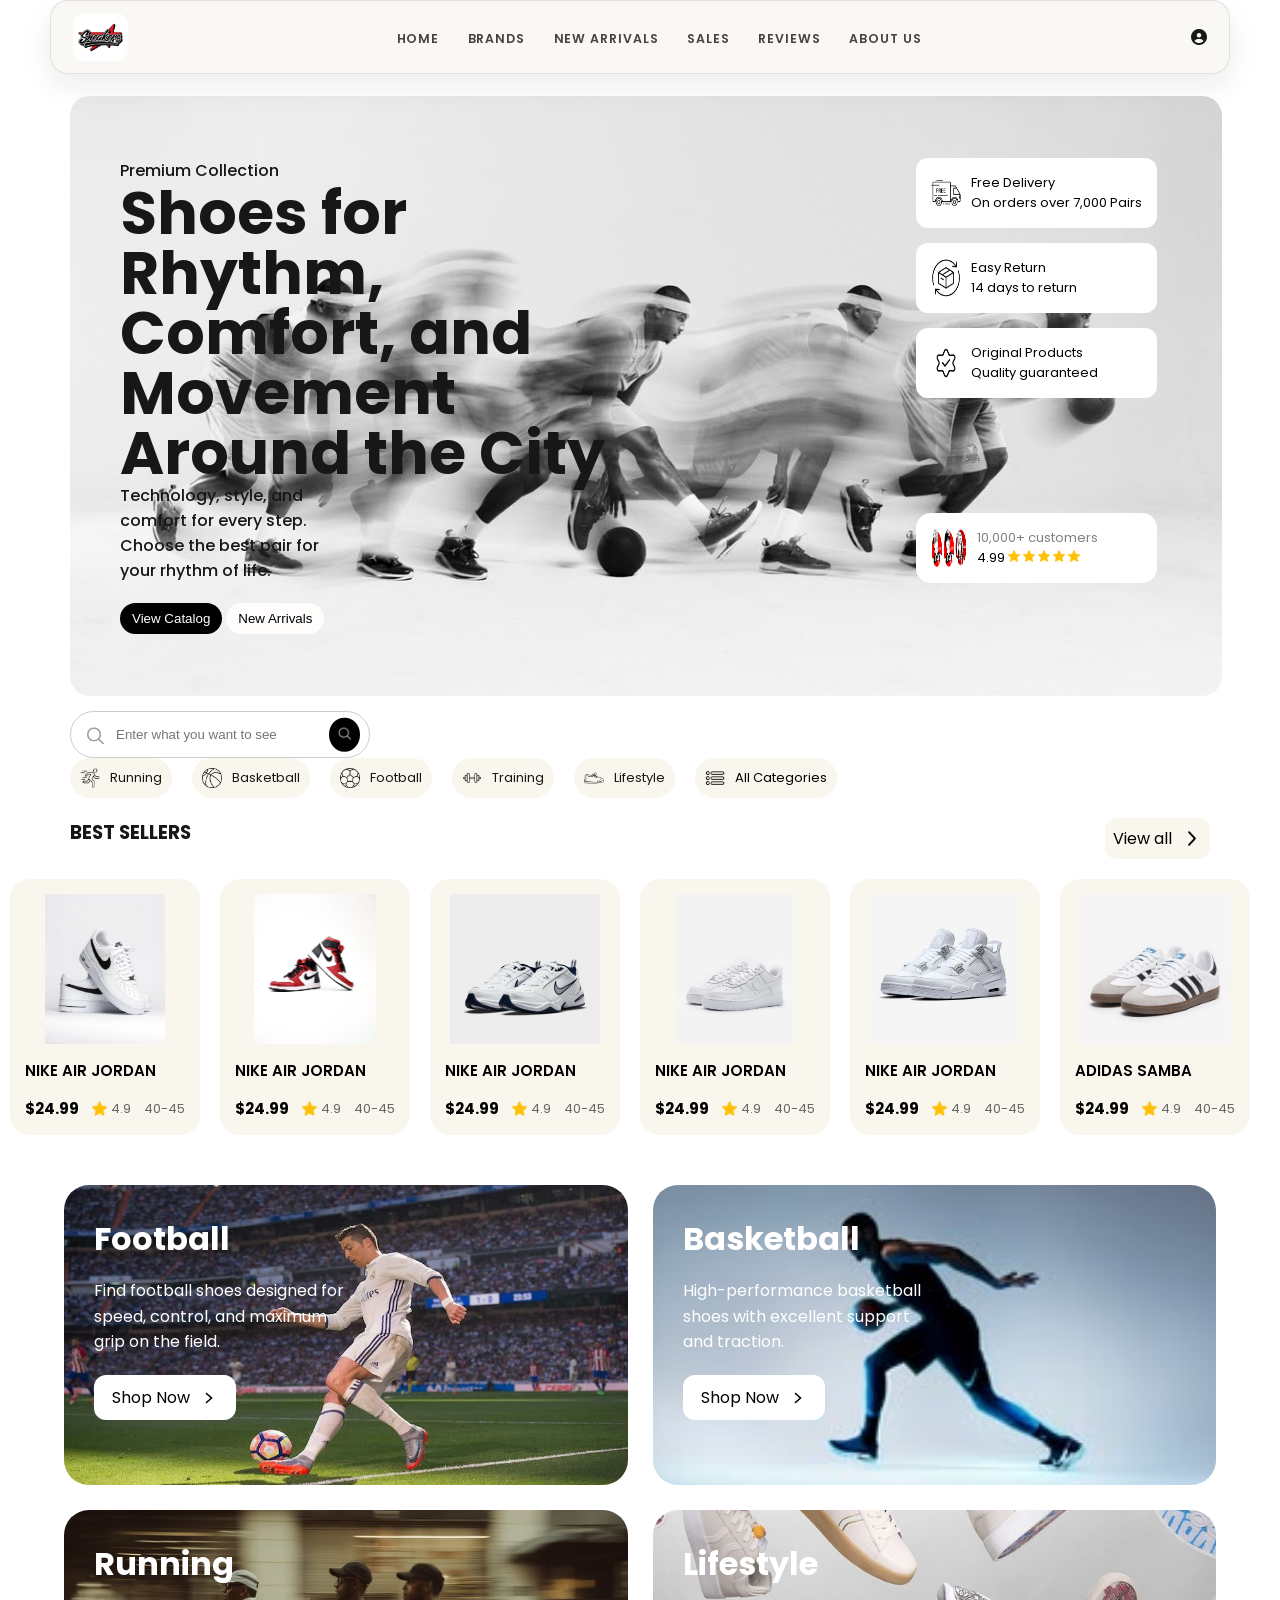
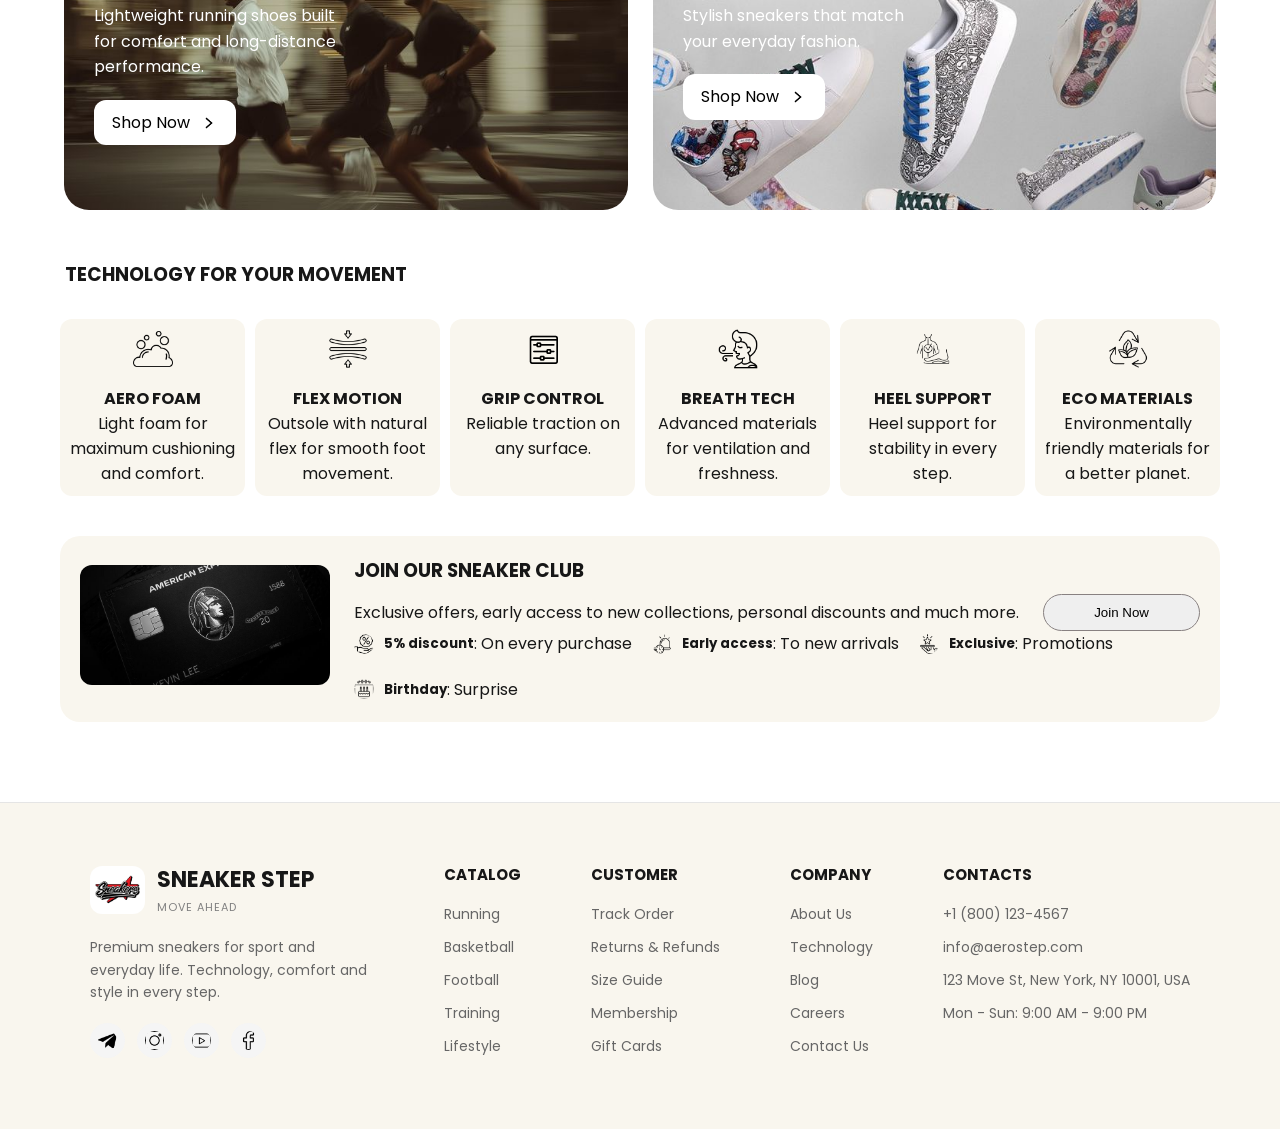
==== Page/index.html @ 3936f1b5 "Shoe-Ecommerce" ====
<!doctype html>
<html lang="en">
  <head>
    <meta charset="UTF-8" />
    <meta name="viewport" content="width=device-width, initial-scale=1.0" />
    <link
      href="https://fonts.googleapis.com/css2?family=Poppins:wght@400;600;700&display=swap"
      rel="stylesheet"
    />
    <link
      rel="stylesheet"
      href="https://cdnjs.cloudflare.com/ajax/libs/font-awesome/6.5.1/css/all.min.css"
    />
    <link rel="stylesheet" href="../Style/navbar.css" />
    <link rel="stylesheet" href="../Style/main.css" />
    <link rel="stylesheet" href="../Style/footer.css" />
    <link rel="icon" href="../Image/LogoPagee.jpg" type="image/png" />
    <title>Sneakers</title>
  </head>
  <body>
    <header class="navbar">
      <a href="Home.html" class="logo">
        <img src="../Image/LogoPagee.jpg" alt="LogoPage" />
      </a>
      <nav>
        <ul>
          <li><a href="#">Home</a></li>
          <li><a href="#">Brands</a></li>
          <li><a href="#">New Arrivals</a></li>
          <li><a href="Allproduct.html">Sales</a></li>
          <li><a href="#">Reviews</a></li>
          <li><a href="#">About Us</a></li>
        </ul>
      </nav>
      <i class="fa-solid fa-circle-user"></i>
    </header>
    <main>
      <section class="hero" id="home">
        <div class="hero-text">
          <div class="hero-left">
            <p>Premium Collection</p>
            <h1>Shoes for Rhythm, Comfort, and Movement Around the City</h1>
            <p>
              Technology, style, and comfort for every step. Choose the best
              pair for your rhythm of life.
            </p>
            <a href="/Page/Allproduct.html">
              <button class="hero-left-btn2">View Catalog</button></a
            >
            <button class="hero-left-btn3">New Arrivals</button>
          </div>
          <div class="hero-right">
            <div>
              <img src="/Image/free-shipping.png" alt="Free-shipping-icon" />
              Free Delivery <br />
              On orders over 7,000 Pairs
            </div>
            <div>
              <img src="/Image/delivery-status.png" alt="" />
              <p>Easy Return<br />14 days to return</p>
            </div>
            <div>
              <img src="/Image/original.png" alt="" />
              <p>Original Products<br />Quality guaranteed</p>
            </div>
            <nav class="under-hero-right">
              <img src="/Image/customer1.jpg" alt="" />
              <img src="/Image/customer2.jpg" alt="" />
              <img src="/Image/customer3.jpg" alt="" />
              <br />
              <nav>
                <p>10,000+ customers</p>
                <span>4.99</span>
                <img src="/Image/star.png" alt="" />
                <img src="/Image/star.png" alt="" />
                <img src="/Image/star.png" alt="" />
                <img src="/Image/star.png" alt="" />
                <img src="/Image/star.png" alt="" />
              </nav>
            </nav>
          </div>
        </div>
      </section>

      <section class="sec-hero">
        <div class="search-bar">
          <img
            class="search-icon"
            src="../Image/search.png"
            alt="Search Icon"
          />
          <input type="text" placeholder="Enter what you want to see" />
          <button class="search-btn">
            <img src="../Image/search.png" alt="Search" />
          </button>
        </div>
        <div class="sec-hero-left">
          <div>
            <img src="/Image/running-man.png" alt="" />
            <p>Running</p>
          </div>
          <div>
            <img src="/Image/basket-ball.png" alt="" />
            <p>Basketball</p>
          </div>
          <div>
            <img src="/Image/football.png" alt="" />
            <p>Football</p>
          </div>
          <div>
            <img src="/Image/dumbbell.png" alt="" />
            <p>Training</p>
          </div>
          <div>
            <img src="/Image/health.png" alt="" />
            <p>Lifestyle</p>
          </div>
          <a href="Allproduct.html">
            <div class="category-item">
              <img src="/Image/options-lines.png" alt="All Categories" />
              <p>All Categories</p>
            </div></a
          >
        </div>
      </section>

      <section class="thrid-hero">
        <div class="third-top">
          <h3>BEST SELLERS</h3>
          <a href="Allproduct.html"
            ><div>
              <p>View all</p>
              <img src="/Image/next.png" alt="" /></div
          ></a>
        </div>

        <div class="flex-product" id="js-home-bestSeller">
          <a href="Infor-Each-product.html" data-product-id="1">
            <div class="third-product">
              <img src="/Image/Shoe/Nike-air-black.jpg" alt="Nike Air Jordan" />
              <h6>NIKE AIR JORDAN</h6>
              <div class="third-price">
                <p>$24.99</p>
                <div class="rating">
                  <img src="/Image/star.png" alt="Star" />
                  <span>4.9</span>
                </div>
                <span class="size">40-45</span>
              </div>
            </div>
          </a>

          <a href="Infor-Each-product.html" data-product-id="2">
            <div class="third-product">
              <img src="/Image/Shoe/air1.jpg" alt="Nike Air Jordan" />
              <h6>NIKE AIR JORDAN</h6>
              <div class="third-price">
                <p>$24.99</p>

                <div class="rating">
                  <img src="/Image/star.png" alt="Star" />
                  <span>4.9</span>
                </div>

                <span class="size">40-45</span>
              </div>
            </div>
          </a>

          <a href="Infor-Each-product.html" data-product-id="3">
            <div class="third-product">
              <img src="/Image/Shoe/air2.jpg" alt="Nike Air Jordan" />
              <h6>NIKE AIR JORDAN</h6>

              <div class="third-price">
                <p>$24.99</p>

                <div class="rating">
                  <img src="/Image/star.png" alt="Star" />
                  <span>4.9</span>
                </div>

                <span class="size">40-45</span>
              </div>
            </div>
          </a>

          <a href="Infor-Each-product.html" data-product-id="4">
            <div class="third-product">
              <img src="/Image/Shoe/aireforce1.jpg" alt="Nike Air Jordan" />
              <h6>NIKE AIR JORDAN</h6>

              <div class="third-price">
                <p>$24.99</p>

                <div class="rating">
                  <img src="/Image/star.png" alt="Star" />
                  <span>4.9</span>
                </div>

                <span class="size">40-45</span>
              </div>
            </div>
          </a>

          <a href="Infor-Each-product.html" data-product-id="5">
            <div class="third-product">
              <img src="/Image/Shoe/jorden4.jpg" alt="Nike Air Jordan" />
              <h6>NIKE AIR JORDAN</h6>

              <div class="third-price">
                <p>$24.99</p>

                <div class="rating">
                  <img src="/Image/star.png" alt="Star" />
                  <span>4.9</span>
                </div>

                <span class="size">40-45</span>
              </div>
            </div></a
          >

          <a href="Infor-Each-product.html" data-product-id="6">
            <div class="third-product">
              <img src="/Image/Shoe/samba.jpg" alt="Adidas Samba" />
              <h6>ADIDAS SAMBA</h6>

              <div class="third-price">
                <p>$24.99</p>

                <div class="rating">
                  <img src="/Image/star.png" alt="Star" />
                  <span>4.9</span>
                </div>

                <span class="size">40-45</span>
              </div>
            </div></a
          >
        </div>
      </section>

      <section class="grid">
        <div class="fouth-hero">
          <img src="/Image/football.jpg" alt="Football" />

          <div class="fouth-text">
            <h2>Football</h2>

            <p>
              Find football shoes designed for speed, control, and maximum grip
              on the field.
            </p>
            <a href="Allproduct.html">
              <div class="shop-btn">
                <p>Shop Now</p>
                <img src="/Image/next.png" alt="" /></div
            ></a>
          </div>
        </div>

        <div class="fouth-hero">
          <img src="/Image/basketball.jpg" alt="Basketball" />

          <div class="fouth-text">
            <h2>Basketball</h2>

            <p>
              High-performance basketball shoes with excellent support and
              traction.
            </p>
            <a href="Allproduct.html">
              <div class="shop-btn">
                <p>Shop Now</p>
                <img src="/Image/next.png" alt="" /></div
            ></a>
          </div>
        </div>

        <div class="fouth-hero">
          <img src="/Image/running.jpg" alt="Running" />

          <div class="fouth-text">
            <h2>Running</h2>

            <p>
              Lightweight running shoes built for comfort and long-distance
              performance.
            </p>
            <a href="Allproduct.html">
              <div class="shop-btn">
                <p>Shop Now</p>
                <img src="/Image/next.png" alt="" /></div
            ></a>
          </div>
        </div>

        <div class="fouth-hero">
          <img src="/Image/lifestyle.jpg" alt="Lifestyle" />

          <div class="fouth-text">
            <h2>Lifestyle</h2>

            <p>Stylish sneakers that match your everyday fashion.</p>
            <a href="Allproduct.html">
              <div class="shop-btn">
                <p>Shop Now</p>
                <img src="/Image/next.png" alt="" /></div
            ></a>
          </div>
        </div>
      </section>

      <section class="fith-hero">
        <h3>TECHNOLOGY FOR YOUR MOVEMENT</h3>
        <div class="fith-text">
          <div>
            <img src="/Image/foam.png" alt="" />
            <h4>AERO FOAM</h4>
            <p>Light foam for maximum cushioning and comfort.</p>
          </div>
          <div>
            <img src="/Image/flexibility.png" alt="" />
            <h4>FLEX MOTION</h4>
            <p>Outsole with natural flex for smooth foot movement.</p>
          </div>
          <div>
            <img src="/Image/web.png" alt="" />
            <h4>GRIP CONTROL</h4>
            <p>Reliable traction on any surface.</p>
          </div>
          <div>
            <img src="/Image/bad-breath.png" alt="" />
            <h4>BREATH TECH</h4>
            <p>Advanced materials for ventilation and freshness.</p>
          </div>
          <div>
            <img src="/Image/orthopedics.png" alt="" />
            <h4>HEEL SUPPORT</h4>
            <p>Heel support for stability in every step.</p>
          </div>
          <div>
            <img src="/Image/eco.png" alt="" />
            <h4>ECO MATERIALS</h4>
            <p>Environmentally friendly materials for a better planet.</p>
          </div>
        </div>
      </section>

      <section>
        <div class="sixth-text">
          <div><img src="/Image/blackcard.jpg" alt="" /></div>
          <div>
            <h3>JOIN OUR SNEAKER CLUB</h3>
            <div class="sixth-text1">
              <p>
                Exclusive offers, early access to new collections, personal
                discounts and much more.
              </p>
              <button>Join Now</button>
            </div>
            <div class="flex-4">
              <div>
                <img src="/Image/offer.png" alt="" />
                <h5>5% discount</h5>
                <p>: On every purchase</p>
              </div>
              <div>
                <img src="/Image/notification.png" alt="" />
                <h5>Early access</h5>
                <span>: To new arrivals</span>
              </div>
              <div>
                <img src="/Image/exclusive.png" alt="" />
                <h5>Exclusive</h5>
                <p>: Promotions</p>
              </div>
              <div>
                <img src="/Image/birthday.png" alt="" />
                <h5>Birthday</h5>
                <p>: Surprise</p>
              </div>
            </div>
          </div>
        </div>
      </section>
    </main>
    <footer class="footer">
      <div class="footer-container">
        <div class="footer-logo">
          <div class="logo">
            <img src="/Image/LogoPagee.jpg" alt="Logo" />
            <div>
              <h3>SNEAKER STEP</h3>
              <p>MOVE AHEAD</p>
            </div>
          </div>

          <p class="footer-description">
            Premium sneakers for sport and everyday life. Technology, comfort
            and style in every step.
          </p>

          <div class="social-icons">
            <img src="/Image/telegram.png" alt="" />
            <img src="/Image/instagram.png" alt="" />
            <img src="/Image/youtube.png" alt="" />
            <img src="/Image/facebook.png" alt="" />
          </div>
        </div>

        <div class="footer-links">
          <div>
            <h4>CATALOG</h4>

            <a href="#">Running</a>
            <a href="#">Basketball</a>
            <a href="#">Football</a>
            <a href="#">Training</a>
            <a href="#">Lifestyle</a>
          </div>

          <div>
            <h4>CUSTOMER</h4>

            <a href="#">Track Order</a>
            <a href="#">Returns & Refunds</a>
            <a href="#">Size Guide</a>
            <a href="#">Membership</a>
            <a href="#">Gift Cards</a>
          </div>

          <div>
            <h4>COMPANY</h4>

            <a href="#">About Us</a>
            <a href="#">Technology</a>
            <a href="#">Blog</a>
            <a href="#">Careers</a>
            <a href="#">Contact Us</a>
          </div>

          <div>
            <h4>CONTACTS</h4>

            <p>+1 (800) 123-4567</p>
            <p>info@aerostep.com</p>
            <p>123 Move St, New York, NY 10001, USA</p>
            <p>Mon - Sun: 9:00 AM - 9:00 PM</p>
          </div>
        </div>
      </div>
    </footer>
    <script>
      document.querySelectorAll("#js-home-bestSeller a").forEach((product) => {
        product.addEventListener("click", () => {
          localStorage.setItem("productID", product.dataset.productId);
        });
      });
    </script>
  </body>
</html>
---- Style/navbar.css ----
* {
  margin: 0;
  padding: 0;
  box-sizing: border-box;
}

body {
  padding-top: 96px;
  font-family: "Poppins", sans-serif;
  color: #171717;
}

.navbar {
  position: fixed;
  top: 0;
  left: 50%;
  width: min(1180px, calc(100% - 40px));
  display: flex;
  justify-content: space-between;
  align-items: center;
  transform: translateX(-50%);
  padding: 12px 22px;
  background: rgba(250, 248, 244, 0.92);
  border: 1px solid rgba(23, 23, 23, 0.1);
  box-shadow: 0 12px 30px rgba(23, 23, 23, 0.08);
  backdrop-filter: blur(16px);
  z-index: 1000;
  border-radius: 18px;
}

.logo {
  display: flex;
  align-items: center;
  cursor: pointer;
}

.logo img {
  display: block;
  width: 48px;
  height: 48px;
  object-fit: cover;
  border-radius: 12px;
}

.navbar nav ul {
  display: flex;
  list-style: none;
  align-items: center;
  gap: 28px;
}

.navbar nav a {
  position: relative;
  text-decoration: none;
  color: #46433e;
  font-size: 0.78rem;
  font-weight: 600;
  letter-spacing: 0.08em;
  text-transform: uppercase;
  transition: color 0.3s;
}

.navbar nav a:hover {
  color: #d85d32;
}

.navbar nav a::after {
  content: "";
  position: absolute;
  left: 0;
  bottom: -8px;
  width: 0;
  height: 2px;
  background: #d85d32;
  transition: width 0.3s ease;
}

.navbar nav a:hover::after {
  width: 100%;
}

.navbar > div {
  display: flex;
  align-items: center;
  gap: 8px;
}

.navbar > div i {
  display: grid;
  width: 38px;
  height: 38px;
  place-items: center;
  color: #171717;
  border-radius: 50%;
  cursor: pointer;
  font-size: 16px;
  transition:
    background 0.2s ease,
    color 0.2s ease,
    transform 0.2s ease;
}

.navbar > div i:hover {
  color: #fff;
  background: #171717;
  transform: translateY(-2px);
}

.navbar > div a {
  display: block;
}

@media (max-width: 760px) {
  body {
    padding-top: 82px;
  }

  .navbar {
    width: calc(100% - 24px);
    padding: 10px 14px;
    border-radius: 14px;
  }

  .logo img {
    width: 40px;
    height: 40px;
  }

  .navbar nav ul {
    gap: 12px;
  }

  .navbar nav a {
    font-size: 0.62rem;
    letter-spacing: 0.03em;
  }

  .navbar > div {
    gap: 0;
  }

  .navbar > div i {
    width: 30px;
    height: 30px;
    font-size: 13px;
  }
}

@media (max-width: 520px) {
  .navbar nav {
    display: none;
  }

  .navbar {
    justify-content: space-between;
  }
}
---- Style/main.css ----
.hero {
  background-image: url("../Image/homepagePoster.jpg");
  background-size: cover;
  background-position: center;
  min-height: 600px;
  border-radius: 20px;
  width: 90%;
  margin-left: 70px;
  align-items: center;
  justify-content: center;
  position: relative;
}

.hero-text {
  position: absolute;
  top: 50%;
  left: 50px;
  transform: translateY(-50%);
  display: flex;
  justify-content: space-between;
  width: 90%;
}
.hero-left {
  max-width: 500px;
}

.hero-left h1 {
  font-size: 60px;
  line-height: 1;
}
.hero-left-btn2 {
  margin-top: 20px;
  border: 0px;
  border-radius: 20px;
  padding: 8px 12px;
  color: white;
  background-color: black;
  cursor: pointer;
  transition: all 0.5s ease;
}

.hero-left-btn3 {
  margin-top: 20px;
  border: 0px;
  border-radius: 20px;
  padding: 8px 12px;
  color: rgb(0, 0, 0);
  background-color: rgb(255, 252, 252);
  cursor: pointer;
  transition: all 0.5s ease;
}

.hero-left-btn2:hover {
  background-color: white;
  color: black;
}
.hero-left-btn3:hover {
  background-color: rgb(0, 0, 0);
  color: rgb(255, 254, 254);
}
.hero-left p {
  width: 200px;
  font-size: 16px;
  font-weight: 500;
}
.hero-right {
  display: flex;
  flex-direction: column;
  gap: 15px;
}
.hero-right div {
  background-color: rgb(255, 255, 255);
  color: rgb(0, 0, 0);
  padding: 15px;
  text-align: left;
  border-radius: 12px;
  display: flex;
  gap: 10px;
  font-size: 13px;
  cursor: pointer;
  transition: all 0.3s ease;
}
.hero-right div:hover {
  transform: translateX(-5px);
  box-shadow: 0 12px 25px rgba(0, 0, 0, 0.15);
}
.hero-right img {
  width: 30px;
}
.under-hero-right {
  margin-top: 100px;
  display: flex;
  background-color: white;
  padding: 15px;
  border-radius: 15px;
  color: gray;
  cursor: pointer;
  transition: all 0.3s ease;
}
.under-hero-right nav {
  font-size: 13px;
  margin-left: 10px;
}
.under-hero-right span {
  margin-top: 5px;
  color: black;
}
.under-hero-right img {
  width: 12px;
}
.under-hero-right:hover {
  transform: translateX(-5px);
  box-shadow: 0 12px 25px rgba(0, 0, 0, 0.15);
}

/*Sec  hero*/
.sec-hero {
  display: flex;
  justify-content: space-between;
  margin: 15px 70px;
  flex-wrap: wrap;
}
.search-bar {
  display: flex;
  position: relative;
  width: 500px;
}

.search-bar input {
  width: 300px;
  padding: 15px 60px 15px 45px;
  border-radius: 30px;
  border: 1px solid #ccc;
  outline: none;
}

.search-icon {
  position: absolute;
  left: 15px;
  top: 50%;
  transform: translateY(-50%);
  width: 20px;
}

.search-btn {
  position: absolute;
  right: 210px;
  top: 50%;
  transform: translateY(-50%);
  border: none;
  background: transparent;
  cursor: pointer;
  background-color: black;
  padding: 8px;
  border-radius: 50%;
  text-align: center;
}

.search-btn img {
  width: 15px;
}
.sec-hero-left {
  display: flex;
  cursor: pointer;
  gap: 20px;
  transition: all 0.3s ease;
}
.sec-hero-left a {
  text-decoration: none;
  color: black;
}
.sec-hero-left div {
  display: flex;
  align-items: center;
  background-color: #f9f6ee;
  padding: 10px;
  border-radius: 20px;
}
.sec-hero-left p {
  font-size: 13px;
  margin-left: 10px;
}
.sec-hero-left img {
  width: 20px;
}
.sec-hero-left div:hover {
  transform: translateY(-1px);
  box-shadow: 0 12px 25px rgba(0, 0, 0, 0.15);
}

/*thrid top*/
.third-top {
  display: flex;
  justify-content: space-between;
  margin: 20px 70px;
  text-align: center;
}
.third-top img {
  width: 20px;
}
.third-top div {
  display: flex;
  cursor: pointer;
  gap: 10px;
  background-color: #f9f6ee;
  padding: 8px;
  border-radius: 12px;
  transition: all 0.3s ease;
}
.third-top div:hover {
  transform: translateY(-1px);
  box-shadow: 0 12px 25px rgba(0, 0, 0, 0.15);
}
.flex-product {
  display: flex;
  flex-wrap: wrap;
  gap: 20px;
  margin-right: 20px;
  justify-content: center;
  margin-bottom: 50px;
}

.flex-product a {
  text-decoration: none;
  color: black;
}

.third-product {
  width: 190px;
  background: #f9f6ee;
  border-radius: 20px;
  padding: 15px;
  cursor: pointer;
  transition: all 0.3s ease;
}

.third-product:hover {
  transform: translateY(-8px);
  box-shadow: 0 12px 25px rgba(0, 0, 0, 0.15);
}

.third-product img {
  width: 100%;
  height: 150px;
  object-fit: contain;
  display: block;
}

.third-product h6 {
  font-size: 15px;
  font-weight: 600;
  margin: 15px 0;
}

.third-price {
  display: flex;
  justify-content: space-between;
  align-items: center;
}
.third-top a {
  text-decoration: none;
  color: black;
}
.third-price p {
  font-size: 15px;
  font-weight: 700;
  margin: 0;
}

.rating {
  display: flex;
  align-items: center;
  gap: 4px;
}

.rating img {
  width: 15px;
  height: 15px;
}

.rating span,
.size {
  font-size: 13px;
  color: #666;
}
.grid {
  display: grid;
  grid-template-columns: repeat(2, 1fr);
  gap: 25px;
  width: 90%;
  margin: 50px auto;
}

.fouth-hero {
  position: relative;
  overflow: hidden;
  border-radius: 25px;
  cursor: pointer;
}

.fouth-hero img {
  width: 100%;
  height: 300px;
  object-fit: cover;
  display: block;
  transition: 0.4s;
}

.fouth-hero:hover img {
  transform: scale(1.05);
}

.fouth-text {
  position: absolute;
  top: 30px;
  left: 30px;
  width: 250px;
  color: white;
}

.fouth-text h2 {
  font-size: 32px;
  margin-bottom: 15px;
}

.fouth-text p {
  line-height: 1.6;
  margin-bottom: 20px;
}

.shop-btn {
  display: inline-flex;
  align-items: center;
  gap: 10px;
  background: white;
  color: black;
  padding: 10px 18px;
  border-radius: 12px;
  transition: 0.3s;
}

.shop-btn:hover {
  background: #d8c89f;
}

.shop-btn img {
  width: 18px;
  height: 18px;
}

.shop-btn p {
  margin: 0;
  color: black;
}

.fith-hero h3 {
  margin-left: 65px;
  margin-bottom: 30px;
}
.fith-text {
  display: grid;
  grid-template-columns: repeat(6, 1fr);
  gap: 10px;
  margin-left: 60px;
  margin-right: 60px;
  text-align: center;
}
.fith-text div {
  background-color: #f9f6ee;
  padding: 10px;
  border-radius: 12px;
  transition: all 0.3s ease;
}
.fith-text div:hover {
  transform: translateY(-5px);
  box-shadow: 0 12px 25px rgba(0, 0, 0, 0.15);
}
.fith-text img {
  width: 40px;
  margin-bottom: 10px;
}

.sixth-text {
  display: flex;
  align-items: center;
  flex-wrap: wrap;
  gap: 24px;
  margin: 40px 60px 0;
  background-color: #f9f6ee;
  border-radius: 20px;
  padding: 20px;
  line-height: 1.6;
}

.sixth-text > div:first-child {
  flex: 0 0 250px;
}

.sixth-text > div:last-child {
  flex: 1 1 320px;
  min-width: 280px;
}

.sixth-text img {
  width: 250px;
  height: 120px;
  margin-right: 0;
  object-fit: cover;
  border-radius: 12px;
}

.sixth-text1 {
  display: flex;
  flex-wrap: wrap;
  align-items: center;
  justify-content: space-between;
  gap: 16px;
  margin-top: 8px;
}

.sixth-text1 p {
  margin: 0;
  flex: 1 1 240px;
}

.aa {
  display: flex;
}

.sixth-text1 button {
  margin-left: 0;
  border: 0px;
  border: 1px solid #888181;
  padding: 10px 50px;
  border-radius: 20px;
  cursor: pointer;
  transition: all 0.3s ease;
}

.sixth-text1 button:hover {
  color: rgb(255, 255, 255);
  background-color: black;
}
.flex-4 {
  display: flex;
  gap: 20px;
  flex-wrap: wrap;
}
.flex-4 div {
  display: flex;
  align-items: center;
}
.flex-4 img {
  margin-right: 10px;
  width: 20px;
  height: 20px;
}
---- Style/footer.css ----
.footer {
  margin-top: 80px;
  padding: 60px 90px;
  background: #fff;
  border-top: 1px solid #e5e5e5;
  background-color: #f9f6ee;
}

.footer-container {
  display: flex;
  justify-content: space-between;
  align-items: flex-start;
  gap: 70px;
  flex-wrap: wrap;
}

.footer-logo {
  width: 280px;
}

.logo {
  display: flex;
  align-items: center;
  gap: 12px;
}

.logo img {
  width: 55px;
}

.logo h3 {
  font-size: 22px;
  margin-bottom: 3px;
}

.logo p {
  font-size: 11px;
  color: gray;
  letter-spacing: 1px;
}

.footer-description {
  margin: 20px 0;
  color: #666;
  line-height: 1.6;
  font-size: 14px;
}

.social-icons {
  display: flex;
  gap: 12px;
}

.social-icons img {
  width: 35px;
  height: 35px;
  padding: 8px;
  background: #f5f5f5;
  border-radius: 50%;
  cursor: pointer;
  transition: 0.3s;
}

.social-icons img:hover {
  background: #d6c8a2;
  transform: translateY(-3px);
}

.footer-links {
  display: flex;
  gap: 70px;
}

.footer-links h4 {
  margin-bottom: 18px;
  font-size: 15px;
}

.footer-links a,
.footer-links p {
  display: block;
  margin-bottom: 12px;
  color: #666;
  text-decoration: none;
  font-size: 14px;
  transition: 0.3s;
}

.footer-links a:hover {
  color: #000;
  padding-left: 5px;
}
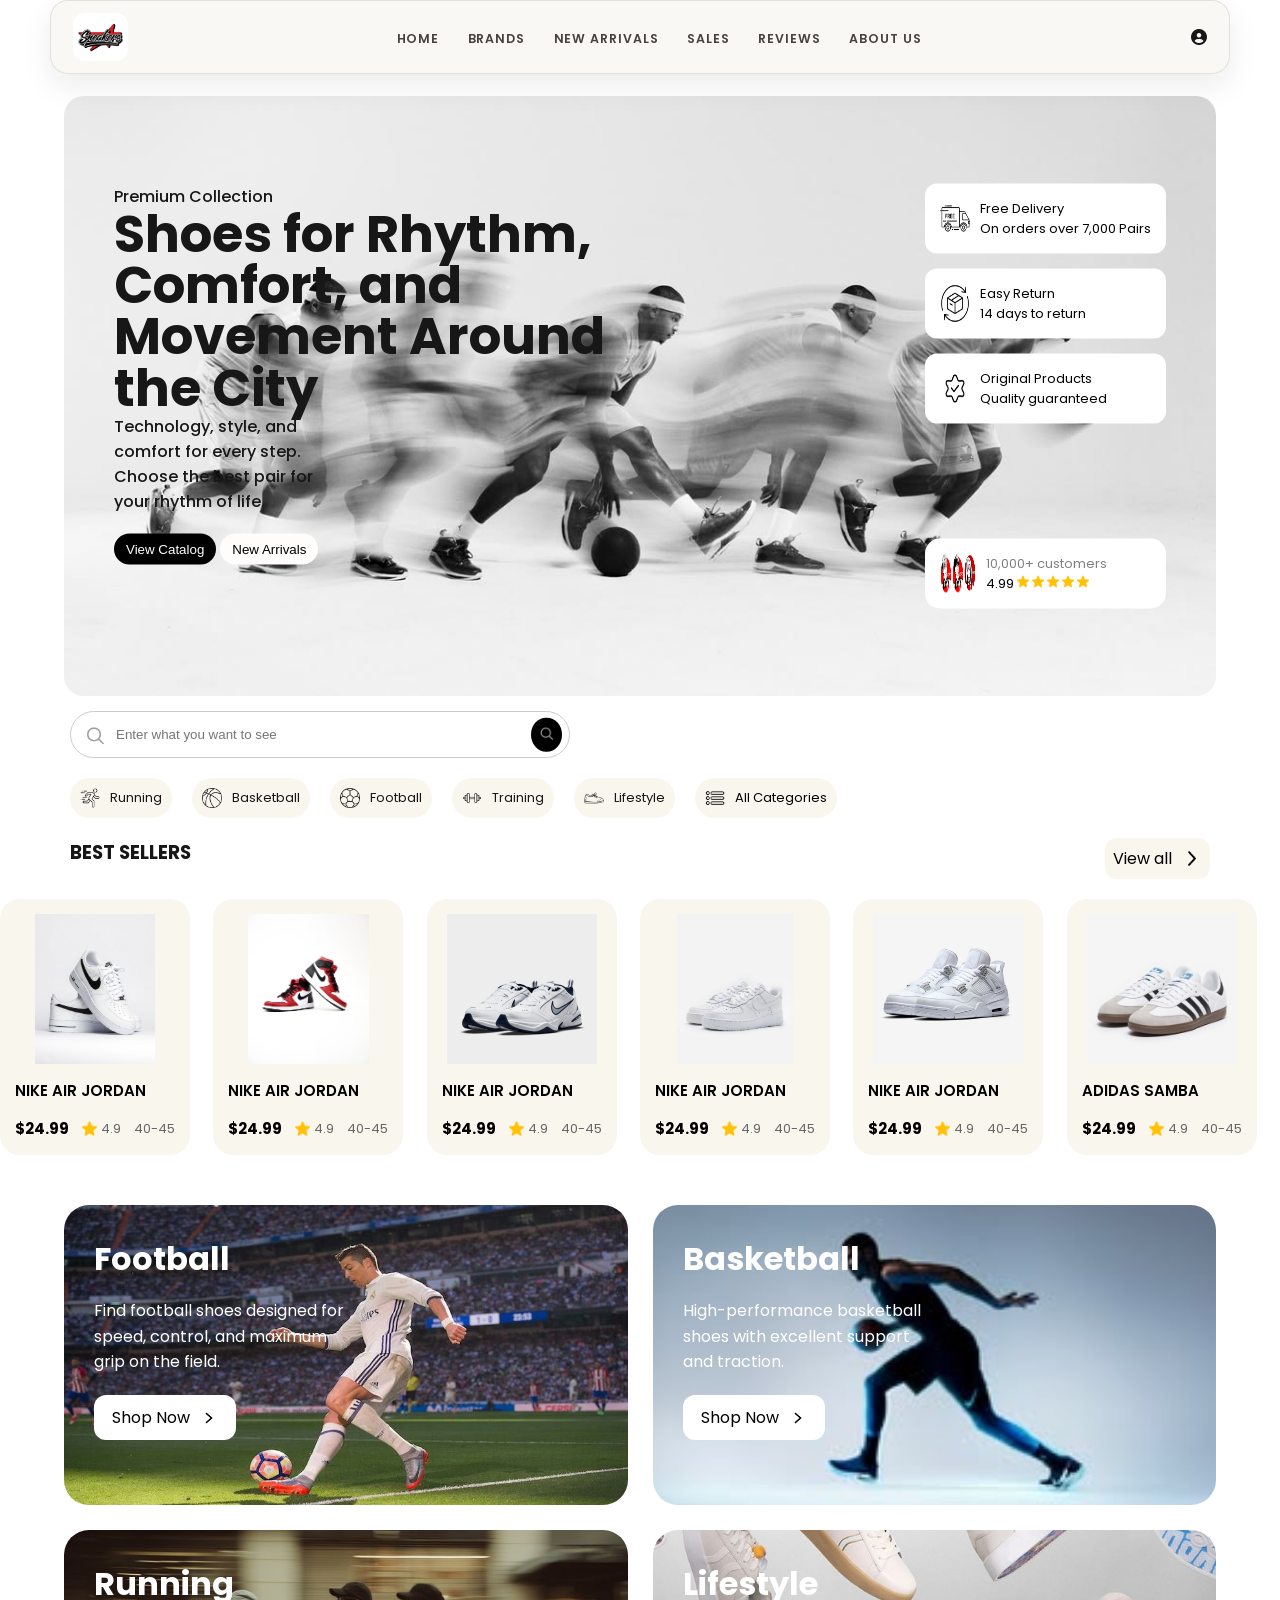
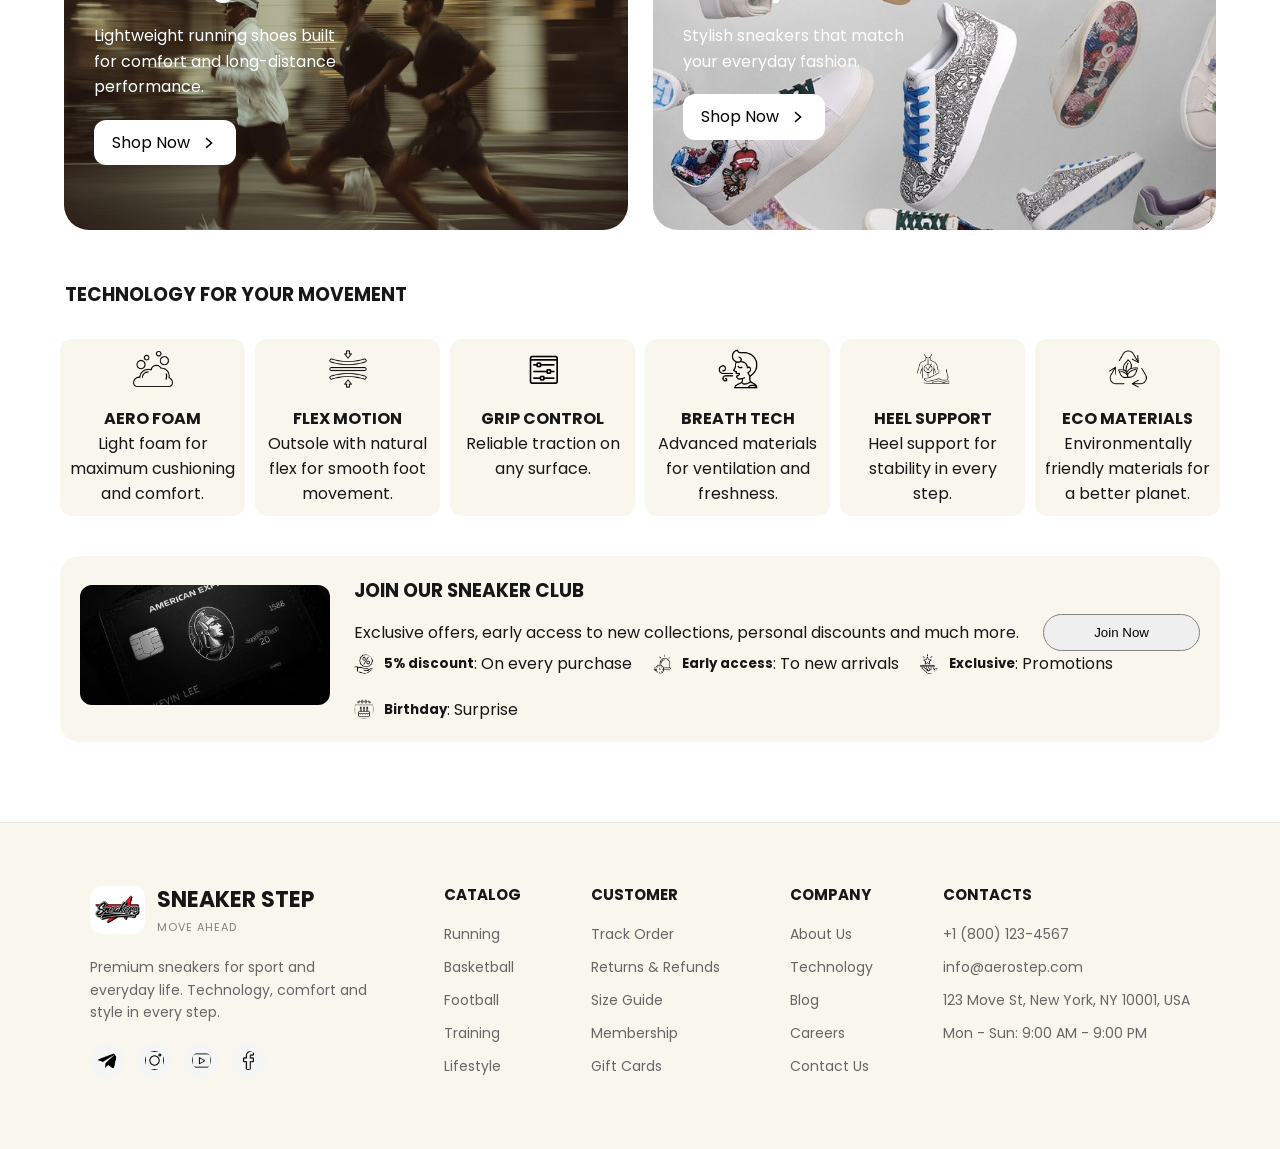
==== commit 3dbe5f47: "fix image and icon" ====
--- a/Page/index.html
+++ b/Page/index.html
@@ -19,7 +19,7 @@
   </head>
   <body>
     <header class="navbar">
-      <a href="Home.html" class="logo">
+      <a href="index.html" class="logo">
         <img src="../Image/LogoPagee.jpg" alt="LogoPage" />
       </a>
       <nav>
@@ -44,38 +44,38 @@
               Technology, style, and comfort for every step. Choose the best
               pair for your rhythm of life.
             </p>
-            <a href="/Page/Allproduct.html">
+            <a href="Allproduct.html">
               <button class="hero-left-btn2">View Catalog</button></a
             >
             <button class="hero-left-btn3">New Arrivals</button>
           </div>
           <div class="hero-right">
             <div>
-              <img src="/Image/free-shipping.png" alt="Free-shipping-icon" />
+              <img src="../Image/free-shipping.png" alt="Free-shipping-icon" />
               Free Delivery <br />
               On orders over 7,000 Pairs
             </div>
             <div>
-              <img src="/Image/delivery-status.png" alt="" />
+              <img src="../Image/delivery-status.png" alt="" />
               <p>Easy Return<br />14 days to return</p>
             </div>
             <div>
-              <img src="/Image/original.png" alt="" />
+              <img src="../Image/original.png" alt="" />
               <p>Original Products<br />Quality guaranteed</p>
             </div>
             <nav class="under-hero-right">
-              <img src="/Image/customer1.jpg" alt="" />
-              <img src="/Image/customer2.jpg" alt="" />
-              <img src="/Image/customer3.jpg" alt="" />
+              <img src="../Image/customer1.jpg" alt="" />
+              <img src="../Image/customer2.jpg" alt="" />
+              <img src="../Image/customer3.jpg" alt="" />
               <br />
               <nav>
                 <p>10,000+ customers</p>
                 <span>4.99</span>
-                <img src="/Image/star.png" alt="" />
-                <img src="/Image/star.png" alt="" />
-                <img src="/Image/star.png" alt="" />
-                <img src="/Image/star.png" alt="" />
-                <img src="/Image/star.png" alt="" />
+                <img src="../Image/star.png" alt="" />
+                <img src="../Image/star.png" alt="" />
+                <img src="../Image/star.png" alt="" />
+                <img src="../Image/star.png" alt="" />
+                <img src="../Image/star.png" alt="" />
               </nav>
             </nav>
           </div>
@@ -96,28 +96,28 @@
         </div>
         <div class="sec-hero-left">
           <div>
-            <img src="/Image/running-man.png" alt="" />
+            <img src="../Image/running-man.png" alt="" />
             <p>Running</p>
           </div>
           <div>
-            <img src="/Image/basket-ball.png" alt="" />
+            <img src="../Image/basket-ball.png" alt="" />
             <p>Basketball</p>
           </div>
           <div>
-            <img src="/Image/football.png" alt="" />
+            <img src="../Image/football.png" alt="" />
             <p>Football</p>
           </div>
           <div>
-            <img src="/Image/dumbbell.png" alt="" />
+            <img src="../Image/dumbbell.png" alt="" />
             <p>Training</p>
           </div>
           <div>
-            <img src="/Image/health.png" alt="" />
+            <img src="../Image/health.png" alt="" />
             <p>Lifestyle</p>
           </div>
           <a href="Allproduct.html">
             <div class="category-item">
-              <img src="/Image/options-lines.png" alt="All Categories" />
+              <img src="../Image/options-lines.png" alt="All Categories" />
               <p>All Categories</p>
             </div></a
           >
@@ -130,14 +130,17 @@
           <a href="Allproduct.html"
             ><div>
               <p>View all</p>
-              <img src="/Image/next.png" alt="" /></div
+              <img src="../Image/next.png" alt="" /></div
           ></a>
         </div>
 
         <div class="flex-product" id="js-home-bestSeller">
           <a href="Infor-Each-product.html" data-product-id="1">
             <div class="third-product">
-              <img src="/Image/Shoe/Nike-air-black.jpg" alt="Nike Air Jordan" />
+              <img
+                src="../Image/Shoe/Nike-air-black.jpg"
+                alt="Nike Air Jordan"
+              />
               <h6>NIKE AIR JORDAN</h6>
               <div class="third-price">
                 <p>$24.99</p>
@@ -152,13 +155,13 @@
 
           <a href="Infor-Each-product.html" data-product-id="2">
             <div class="third-product">
-              <img src="/Image/Shoe/air1.jpg" alt="Nike Air Jordan" />
+              <img src="../Image/Shoe/air1.jpg" alt="Nike Air Jordan" />
               <h6>NIKE AIR JORDAN</h6>
               <div class="third-price">
                 <p>$24.99</p>
 
                 <div class="rating">
-                  <img src="/Image/star.png" alt="Star" />
+                  <img src="../Image/star.png" alt="Star" />
                   <span>4.9</span>
                 </div>
 
@@ -169,14 +172,14 @@
 
           <a href="Infor-Each-product.html" data-product-id="3">
             <div class="third-product">
-              <img src="/Image/Shoe/air2.jpg" alt="Nike Air Jordan" />
+              <img src="../Image/Shoe/air2.jpg" alt="Nike Air Jordan" />
               <h6>NIKE AIR JORDAN</h6>
 
               <div class="third-price">
                 <p>$24.99</p>
 
                 <div class="rating">
-                  <img src="/Image/star.png" alt="Star" />
+                  <img src="../Image/star.png" alt="Star" />
                   <span>4.9</span>
                 </div>
 
@@ -187,14 +190,14 @@
 
           <a href="Infor-Each-product.html" data-product-id="4">
             <div class="third-product">
-              <img src="/Image/Shoe/aireforce1.jpg" alt="Nike Air Jordan" />
+              <img src="../Image/Shoe/aireforce1.jpg" alt="Nike Air Jordan" />
               <h6>NIKE AIR JORDAN</h6>
 
               <div class="third-price">
                 <p>$24.99</p>
 
                 <div class="rating">
-                  <img src="/Image/star.png" alt="Star" />
+                  <img src="../Image/star.png" alt="Star" />
                   <span>4.9</span>
                 </div>
 
@@ -205,14 +208,14 @@
 
           <a href="Infor-Each-product.html" data-product-id="5">
             <div class="third-product">
-              <img src="/Image/Shoe/jorden4.jpg" alt="Nike Air Jordan" />
+              <img src="../Image/Shoe/jorden4.jpg" alt="Nike Air Jordan" />
               <h6>NIKE AIR JORDAN</h6>
 
               <div class="third-price">
                 <p>$24.99</p>
 
                 <div class="rating">
-                  <img src="/Image/star.png" alt="Star" />
+                  <img src="../Image/star.png" alt="Star" />
                   <span>4.9</span>
                 </div>
 
@@ -223,7 +226,7 @@
 
           <a href="Infor-Each-product.html" data-product-id="6">
             <div class="third-product">
-              <img src="/Image/Shoe/samba.jpg" alt="Adidas Samba" />
+              <img src="../Image/Shoe/samba.jpg" alt="Adidas Samba" />
               <h6>ADIDAS SAMBA</h6>
 
               <div class="third-price">
@@ -243,11 +246,10 @@
 
       <section class="grid">
         <div class="fouth-hero">
-          <img src="/Image/football.jpg" alt="Football" />
+          <img src="../Image/football.jpg" alt="Football" />
 
           <div class="fouth-text">
             <h2>Football</h2>
-
             <p>
               Find football shoes designed for speed, control, and maximum grip
               on the field.
@@ -255,13 +257,13 @@
             <a href="Allproduct.html">
               <div class="shop-btn">
                 <p>Shop Now</p>
-                <img src="/Image/next.png" alt="" /></div
+                <img src="../Image/next.png" alt="" /></div
             ></a>
           </div>
         </div>
 
         <div class="fouth-hero">
-          <img src="/Image/basketball.jpg" alt="Basketball" />
+          <img src="../Image/basketball.jpg" alt="Basketball" />
 
           <div class="fouth-text">
             <h2>Basketball</h2>
@@ -273,13 +275,13 @@
             <a href="Allproduct.html">
               <div class="shop-btn">
                 <p>Shop Now</p>
-                <img src="/Image/next.png" alt="" /></div
+                <img src="../Image/next.png" alt="" /></div
             ></a>
           </div>
         </div>
 
         <div class="fouth-hero">
-          <img src="/Image/running.jpg" alt="Running" />
+          <img src="../Image/running.jpg" alt="Running" />
 
           <div class="fouth-text">
             <h2>Running</h2>
@@ -291,13 +293,13 @@
             <a href="Allproduct.html">
               <div class="shop-btn">
                 <p>Shop Now</p>
-                <img src="/Image/next.png" alt="" /></div
+                <img src="../Image/next.png" alt="" /></div
             ></a>
           </div>
         </div>
 
         <div class="fouth-hero">
-          <img src="/Image/lifestyle.jpg" alt="Lifestyle" />
+          <img src="../Image/lifestyle.jpg" alt="Lifestyle" />
 
           <div class="fouth-text">
             <h2>Lifestyle</h2>
@@ -316,32 +318,32 @@
         <h3>TECHNOLOGY FOR YOUR MOVEMENT</h3>
         <div class="fith-text">
           <div>
-            <img src="/Image/foam.png" alt="" />
+            <img src="../Image/foam.png" alt="" />
             <h4>AERO FOAM</h4>
             <p>Light foam for maximum cushioning and comfort.</p>
           </div>
           <div>
-            <img src="/Image/flexibility.png" alt="" />
+            <img src="../Image/flexibility.png" alt="" />
             <h4>FLEX MOTION</h4>
             <p>Outsole with natural flex for smooth foot movement.</p>
           </div>
           <div>
-            <img src="/Image/web.png" alt="" />
+            <img src="../Image/web.png" alt="" />
             <h4>GRIP CONTROL</h4>
             <p>Reliable traction on any surface.</p>
           </div>
           <div>
-            <img src="/Image/bad-breath.png" alt="" />
+            <img src="../Image/bad-breath.png" alt="" />
             <h4>BREATH TECH</h4>
             <p>Advanced materials for ventilation and freshness.</p>
           </div>
           <div>
-            <img src="/Image/orthopedics.png" alt="" />
+            <img src="../Image/orthopedics.png" alt="" />
             <h4>HEEL SUPPORT</h4>
             <p>Heel support for stability in every step.</p>
           </div>
           <div>
-            <img src="/Image/eco.png" alt="" />
+            <img src="../Image/eco.png" alt="" />
             <h4>ECO MATERIALS</h4>
             <p>Environmentally friendly materials for a better planet.</p>
           </div>
@@ -350,7 +352,7 @@
 
       <section>
         <div class="sixth-text">
-          <div><img src="/Image/blackcard.jpg" alt="" /></div>
+          <div><img src="../Image/blackcard.jpg" alt="" /></div>
           <div>
             <h3>JOIN OUR SNEAKER CLUB</h3>
             <div class="sixth-text1">
@@ -362,22 +364,22 @@
             </div>
             <div class="flex-4">
               <div>
-                <img src="/Image/offer.png" alt="" />
+                <img src="../Image/offer.png" alt="" />
                 <h5>5% discount</h5>
                 <p>: On every purchase</p>
               </div>
               <div>
-                <img src="/Image/notification.png" alt="" />
+                <img src="../Image/notification.png" alt="" />
                 <h5>Early access</h5>
                 <span>: To new arrivals</span>
               </div>
               <div>
-                <img src="/Image/exclusive.png" alt="" />
+                <img src="../Image/exclusive.png" alt="" />
                 <h5>Exclusive</h5>
                 <p>: Promotions</p>
               </div>
               <div>
-                <img src="/Image/birthday.png" alt="" />
+                <img src="../Image/birthday.png" alt="" />
                 <h5>Birthday</h5>
                 <p>: Surprise</p>
               </div>
@@ -390,7 +392,7 @@
       <div class="footer-container">
         <div class="footer-logo">
           <div class="logo">
-            <img src="/Image/LogoPagee.jpg" alt="Logo" />
+            <img src="../Image/LogoPagee.jpg" alt="Logo" />
             <div>
               <h3>SNEAKER STEP</h3>
               <p>MOVE AHEAD</p>
@@ -403,10 +405,10 @@
           </p>
 
           <div class="social-icons">
-            <img src="/Image/telegram.png" alt="" />
-            <img src="/Image/instagram.png" alt="" />
-            <img src="/Image/youtube.png" alt="" />
-            <img src="/Image/facebook.png" alt="" />
+            <img src="../Image/telegram.png" alt="" />
+            <img src="../Image/instagram.png" alt="" />
+            <img src="../Image/youtube.png" alt="" />
+            <img src="../Image/facebook.png" alt="" />
           </div>
         </div>
 
--- a/Style/navbar.css
+++ b/Style/navbar.css
@@ -154,4 +154,26 @@
   .navbar {
     justify-content: space-between;
   }
+
+  .navbar h2 {
+    font-size: 1.05rem;
+    text-align: center;
+  }
 }
+
+@media (max-width: 360px) {
+  .navbar {
+    width: calc(100% - 16px);
+    padding: 10px 12px;
+  }
+
+  .logo img {
+    width: 34px;
+    height: 34px;
+  }
+
+  .navbar h2 {
+    font-size: 0.95rem;
+    letter-spacing: 0.02em;
+  }
+}
--- a/Style/main.css
+++ b/Style/main.css
@@ -4,8 +4,8 @@
   background-position: center;
   min-height: 600px;
   border-radius: 20px;
-  width: 90%;
-  margin-left: 70px;
+  width: min(90%, 1240px);
+  margin: 0 auto;
   align-items: center;
   justify-content: center;
   position: relative;
@@ -15,17 +15,19 @@
   position: absolute;
   top: 50%;
   left: 50px;
+  right: 50px;
   transform: translateY(-50%);
   display: flex;
   justify-content: space-between;
-  width: 90%;
+  gap: 32px;
+  width: auto;
 }
 .hero-left {
   max-width: 500px;
 }
 
 .hero-left h1 {
-  font-size: 60px;
+  font-size: clamp(2.5rem, 4vw, 60px);
   line-height: 1;
 }
 .hero-left-btn2 {
@@ -117,17 +119,19 @@
 .sec-hero {
   display: flex;
   justify-content: space-between;
+  align-items: center;
+  gap: 20px;
   margin: 15px 70px;
   flex-wrap: wrap;
 }
 .search-bar {
   display: flex;
   position: relative;
-  width: 500px;
+  width: min(500px, 100%);
 }
 
 .search-bar input {
-  width: 300px;
+  width: 100%;
   padding: 15px 60px 15px 45px;
   border-radius: 30px;
   border: 1px solid #ccc;
@@ -144,7 +148,7 @@
 
 .search-btn {
   position: absolute;
-  right: 210px;
+  right: 8px;
   top: 50%;
   transform: translateY(-50%);
   border: none;
@@ -161,6 +165,7 @@
 }
 .sec-hero-left {
   display: flex;
+  flex-wrap: wrap;
   cursor: pointer;
   gap: 20px;
   transition: all 0.3s ease;
@@ -220,13 +225,19 @@
   margin-bottom: 50px;
 }
 
+.flex-product > a {
+  flex: 1 1 190px;
+  min-width: 0;
+}
+
 .flex-product a {
   text-decoration: none;
   color: black;
 }
 
 .third-product {
-  width: 190px;
+  width: min(190px, 100%);
+  flex: 1 1 190px;
   background: #f9f6ee;
   border-radius: 20px;
   padding: 15px;
@@ -359,7 +370,7 @@
 }
 .fith-text {
   display: grid;
-  grid-template-columns: repeat(6, 1fr);
+  grid-template-columns: repeat(6, minmax(0, 1fr));
   gap: 10px;
   margin-left: 60px;
   margin-right: 60px;
@@ -455,3 +466,184 @@
   width: 20px;
   height: 20px;
 }
+
+@media (max-width: 1100px) {
+  .hero {
+    width: calc(100% - 32px);
+  }
+
+  .hero-text {
+    left: 30px;
+    right: 30px;
+  }
+
+  .sec-hero,
+  .third-top,
+  .fith-hero h3,
+  .sixth-text {
+    margin-left: 24px;
+    margin-right: 24px;
+  }
+
+  .fith-text {
+    margin-left: 24px;
+    margin-right: 24px;
+    grid-template-columns: repeat(3, minmax(0, 1fr));
+  }
+}
+
+@media (max-width: 900px) {
+  .hero {
+    min-height: 500px;
+  }
+
+  .hero-text {
+    top: 54%;
+    flex-direction: column;
+    width: auto;
+  }
+
+  .hero-right {
+    width: min(100%, 420px);
+  }
+
+  .sec-hero {
+    margin-top: 22px;
+    margin-bottom: 22px;
+  }
+
+  .search-bar {
+    max-width: 100%;
+  }
+
+  .grid {
+    width: calc(100% - 32px);
+    grid-template-columns: 1fr;
+  }
+
+  .fouth-hero img {
+    height: 260px;
+  }
+}
+
+@media (max-width: 680px) {
+  .hero {
+    min-height: 440px;
+  }
+
+  .hero-left h1 {
+    font-size: clamp(2.1rem, 9vw, 3.2rem);
+  }
+
+  .sec-hero {
+    margin-left: 16px;
+    margin-right: 16px;
+  }
+
+  .sec-hero-left {
+    width: 100%;
+  }
+
+  .third-top {
+    margin-left: 16px;
+    margin-right: 16px;
+  }
+
+  .flex-product {
+    margin-right: 0;
+    gap: 16px;
+  }
+
+  .flex-product > a {
+    flex-basis: calc(50% - 8px);
+  }
+
+  .third-product {
+    min-width: 0;
+  }
+
+  .fith-text {
+    grid-template-columns: repeat(2, minmax(0, 1fr));
+  }
+
+  .sixth-text {
+    margin-left: 16px;
+    margin-right: 16px;
+    padding: 16px;
+  }
+
+  .sixth-text > div:first-child,
+  .sixth-text > div:last-child {
+    flex-basis: 100%;
+    min-width: 0;
+  }
+
+  .sixth-text img {
+    width: 100%;
+    max-width: 250px;
+    height: 120px;
+  }
+
+  .sixth-text1 {
+    flex-direction: column;
+    align-items: flex-start;
+  }
+}
+
+@media (max-width: 480px) {
+  .hero {
+    width: calc(100% - 20px);
+    min-height: 390px;
+  }
+
+  .hero-text {
+    left: 18px;
+    right: 18px;
+    top: 50%;
+  }
+
+  .hero-left p {
+    width: auto;
+  }
+
+  .hero-left-btn2,
+  .hero-left-btn3 {
+    display: block;
+    width: 100%;
+    text-align: center;
+  }
+
+  .search-bar input {
+    padding-right: 56px;
+  }
+
+  .search-btn {
+    right: 8px;
+  }
+
+  .sec-hero-left {
+    gap: 12px;
+  }
+
+  .sec-hero-left div {
+    flex: 1 1 calc(50% - 12px);
+  }
+
+  .flex-product > a {
+    flex-basis: 100%;
+  }
+
+  .fith-text {
+    grid-template-columns: 1fr;
+  }
+
+  .fith-hero h3 {
+    margin-left: 16px;
+    margin-right: 16px;
+  }
+
+  .flex-4 {
+    flex-direction: column;
+    gap: 12px;
+  }
+}
--- a/Style/footer.css
+++ b/Style/footer.css
@@ -90,3 +90,35 @@
   color: #000;
   padding-left: 5px;
 }
+
+@media (max-width: 900px) {
+  .footer {
+    padding: 48px 24px;
+  }
+
+  .footer-container {
+    gap: 40px;
+  }
+
+  .footer-links {
+    width: 100%;
+    justify-content: space-between;
+    gap: 28px;
+    flex-wrap: wrap;
+  }
+}
+
+@media (max-width: 620px) {
+  .footer {
+    padding: 40px 18px;
+  }
+
+  .footer-logo {
+    width: 100%;
+  }
+
+  .footer-links {
+    flex-direction: column;
+    gap: 22px;
+  }
+}
